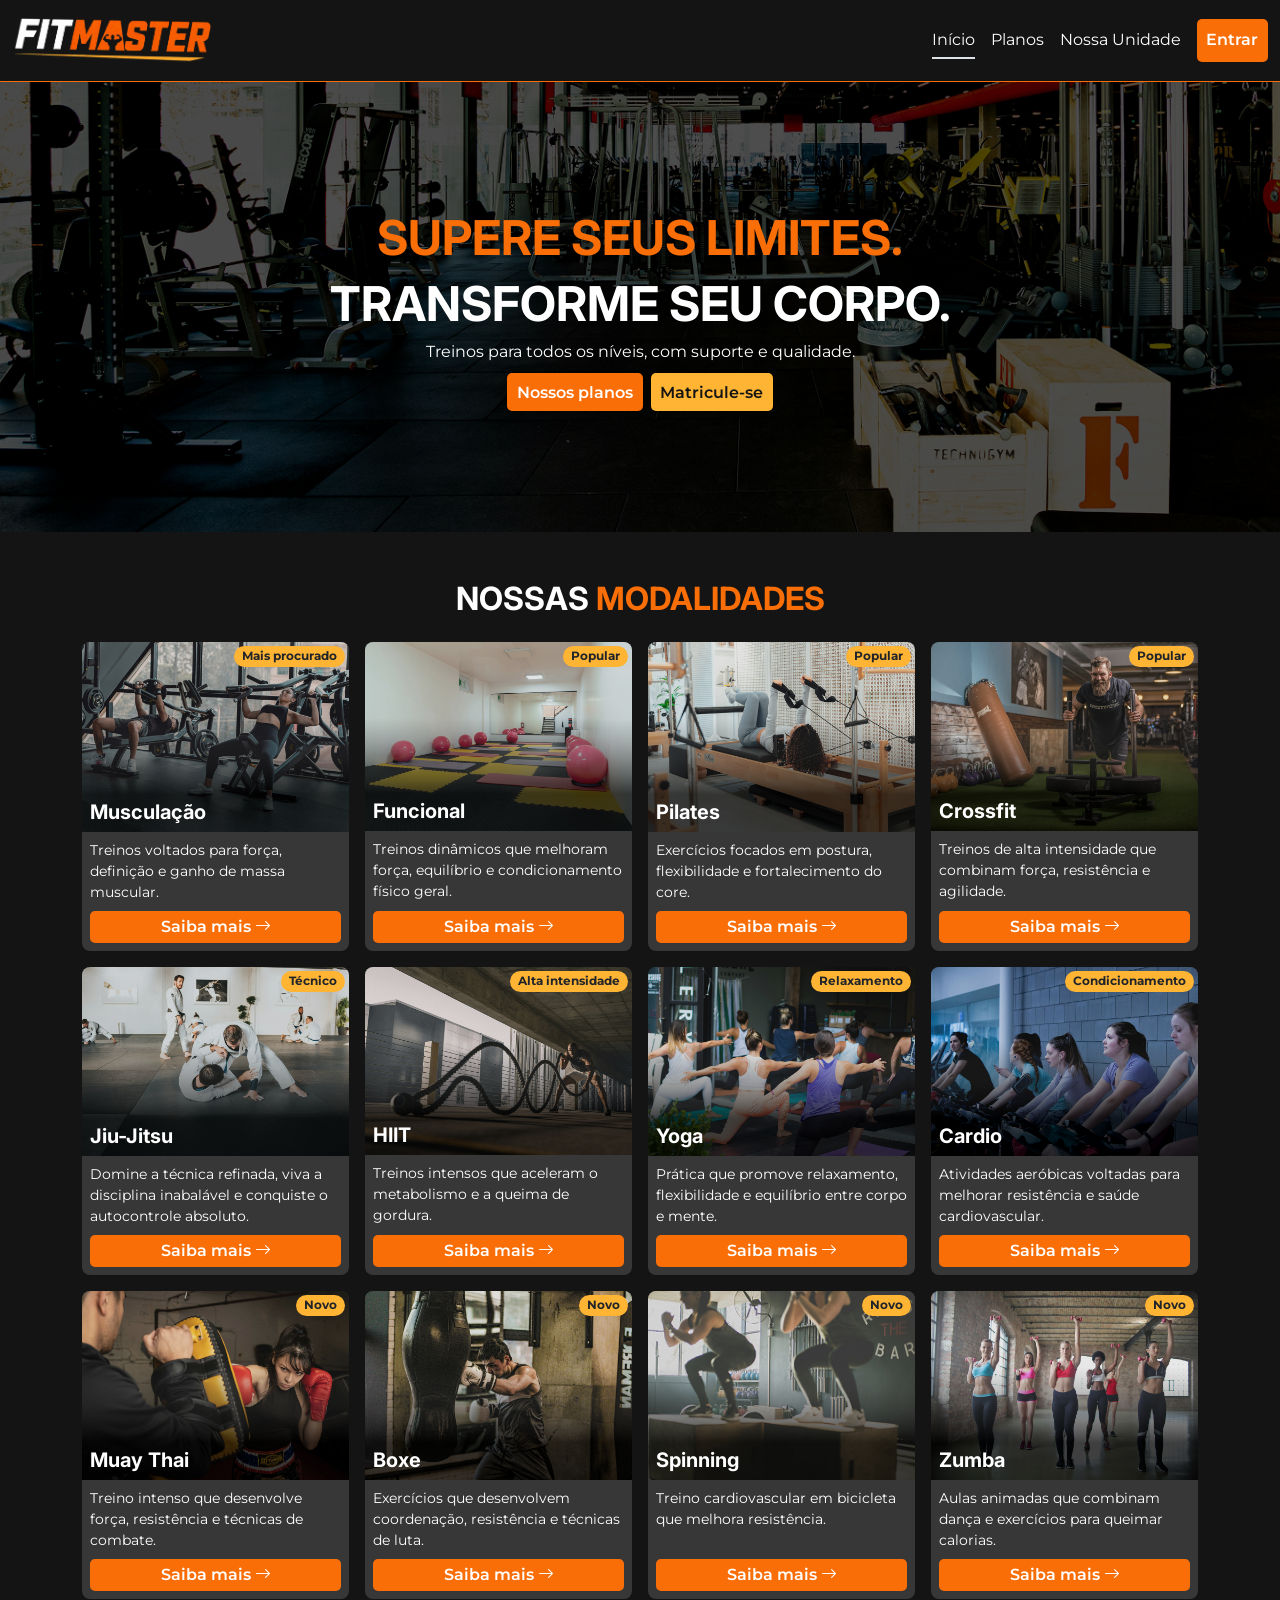
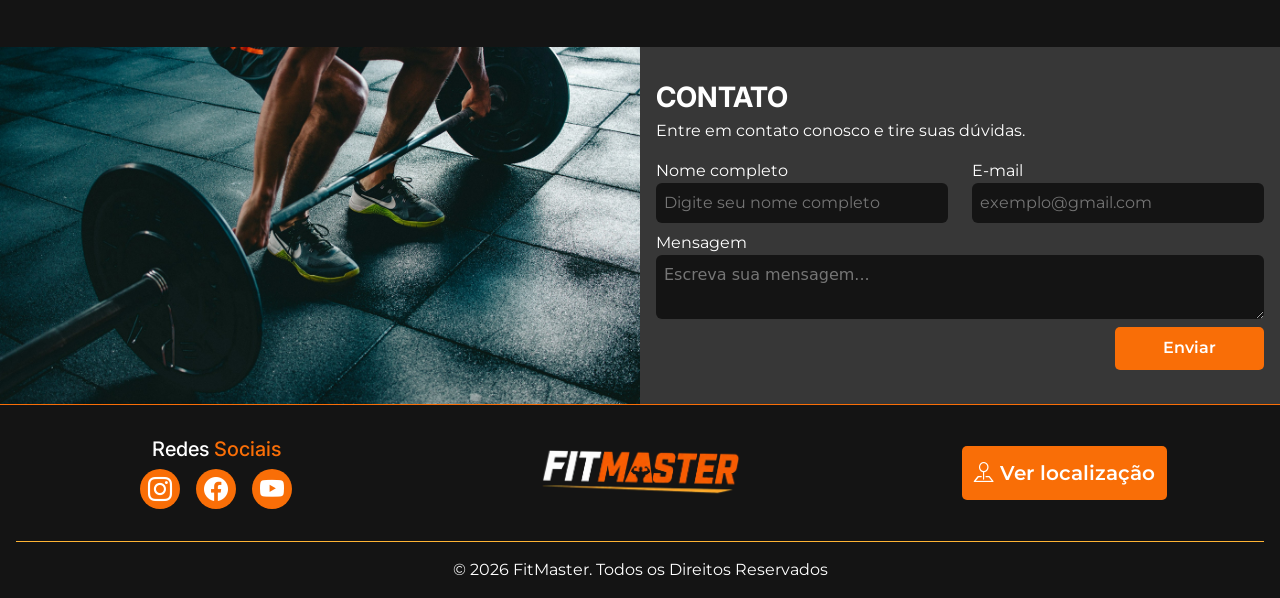
==== index.html @ eb8b4198 "feat: adiciona efeito hover no cabeçalho" ====
<!DOCTYPE html>
<html lang="pt-br">

<head>
    <meta charset="UTF-8">
    <meta name="viewport" content="width=device-width, initial-scale=1.0">
    <link rel="stylesheet" href="https://cdn.jsdelivr.net/npm/bootstrap-icons@1.13.1/font/bootstrap-icons.min.css">
    <link href="https://cdn.jsdelivr.net/npm/bootstrap@5.3.8/dist/css/bootstrap.min.css" rel="stylesheet"
        integrity="sha384-sRIl4kxILFvY47J16cr9ZwB07vP4J8+LH7qKQnuqkuIAvNWLzeN8tE5YBujZqJLB" crossorigin="anonymous">
    <link rel="shortcut icon" href="../img/favicon.svg" type="image/x-icon">
    <link rel="stylesheet" href="css/style.css">
    <link rel="stylesheet" href="css/inicio.css">
    <title>FitMaster | Início</title>
</head>

<body class="bg-primary-color">
    <!-- HEADER -->
    <header
        class="container-fluid d-flex justify-content-between align-items-center py-3 bg-primary-color border-bottom border-primary-color w-100">
        <img src="img/logo.png" width="200" alt="Logo FitMaster">

        <!-- NAV -->
        <nav class="navbar navbar-expand-md p-0">
            <!-- 
                Para a criação do menu responsivo, foi utilizado um checkbox em conjunto com as classes do 
                Bootstrap "navbar-expand-md", que define a expansão da navbar em dispositivos médios e grandes,
                e "collapse", responsável pelo comportamento de recolhimento do menu em telas pequenas. 
                Também foi aplicado CSS próprio para o funcionamento e a estilização da navbar.
            -->

            <!-- CHECKBOX HACK -->
            <input type="checkbox" id="menu-toggle" hidden>

            <!-- MENU MOBILE -->
            <label for="menu-toggle" class="d-md-none">
                <i class="bi bi-list text-white"></i>
            </label>

            <div class="collapse navbar-collapse menu-mobile">
                <ul
                    class="navbar-nav d-flex flex-column flex-md-row m-0 p-0 gap-3 align-items-md-center align-items-start">
                    <li><a href="/" class="text-white text-decoration-none border-bottom border-2 pb-2 link-nav">Início</a></li>
                    <li><a href="/pages/planos.html" class="text-white text-decoration-none link-nav">Planos</a></li>
                    <li><a href="/pages/nossa-unidade.html" class="text-white text-decoration-none link-nav">Nossa Unidade</a>
                    </li>
                    <li><a href="/pages/login.html" class="btn-primary d-inline-block">Entrar</a></li>
                </ul>
            </div>
        </nav>
    </header>

    <main>
        <!-- HERO SECTION -->
        <section id="hero-section" class="d-flex flex-column justify-content-center align-items-center ">
            <h1 class="text-white fw-bold text-center display-5 text-uppercase order-0 order-md-1">Transforme seu corpo.
            </h1>
            <h2 class="d-block color-primary fw-bold text-center display-5 text-uppercase order-1 order-md-0">Supere
                seus limites.</h2>
            <p class="text-white text-center order-2 order-md-2">Treinos para todos os níveis, com suporte e qualidade.
            </p>
            <div class="row g-2 order-3 order-md-3">
                <div class="col-6 w-auto order-0 order-lg-1">
                    <a href="pages/matricule-se.html" class="btn-secondary">Matricule-se</a>
                </div>
                <div class="col-6 w-auto order-1 order-lg-0">
                    <a href="pages/planos.html" class="btn-primary">Nossos planos</a>
                </div>
            </div>
        </section>

        <!-- MODALIDADES -->
        <section id="modalidades" class="container mt-5 mb-5">
            <h2 class="text-white fw-bold text-center fs-2 mb-4 text-uppercase">Nossas <span
                    class="color-primary">Modalidades</span></h2>
            <div class="row g-3 justify-content-center">
                <div class="col-9 col-md-5 col-lg-3">
                    <article class="card bg-secondary-color  m-0 p-0 overflow-hidden rounded-3 h-100 border-0">
                        <div class="position-relative">
                            <img src="/img/card-musculacao.png" class="w-100" alt="Pessoas praticando musculação">
                            <span class="badge position-absolute end-0 color-secondary m-1 text-dark rounded-pill">Mais
                                procurado</span>
                            <h3 class="text-white position-absolute bottom-0 start-0 ms-2 fw-bold fs-5">Musculação</h3>
                        </div>
                        <p class="text-white p-2 pb-0 fs-7 m-0 h-50">Treinos voltados para força, definição e ganho de
                            massa
                            muscular.</p>
                        <a href="pages/planos.html" class="text-white btn-primary p-1 m-2 text-center">Saiba mais <i
                                class="bi bi-arrow-right"></i></a>
                    </article>
                </div>
                <div class="col-9 col-md-5 col-lg-3">
                    <article class="card bg-secondary-color m-0 p-0 overflow-hidden rounded-3 h-100 border-0">
                        <div class="position-relative">
                            <img src="/img/card-funcional.png" class="w-100" alt="Área de praticar funcional">
                            <span
                                class="badge position-absolute end-0 color-secondary m-1 text-dark rounded-pill">Popular</span>
                            <h3 class="text-white position-absolute bottom-0 start-0 ms-2 fw-bold fs-5">Funcional</h3>
                        </div>
                        <p class="text-white p-2 pb-0 fs-7 m-0 h-50">Treinos dinâmicos que melhoram força, equilíbrio e
                            condicionamento físico geral.</p>
                        <a href="pages/planos.html" class="text-white btn-primary p-1 m-2 text-center">Saiba mais <i
                                class="bi bi-arrow-right"></i></a>
                    </article>
                </div>
                <div class="col-9 col-md-5 col-lg-3">
                    <article class="card bg-secondary-color  m-0 p-0 overflow-hidden rounded-3 h-100 border-0">
                        <div class="position-relative">
                            <img src="/img/card-pilates.png" class="w-100" alt="Mulher praticando pilates">
                            <span
                                class="badge position-absolute end-0 color-secondary m-1 text-dark rounded-pill">Popular</span>
                            <h3 class="text-white position-absolute bottom-0 start-0 ms-2 fw-bold fs-5">Pilates</h3>
                        </div>
                        <p class="text-white p-2 pb-0 fs-7 m-0 h-50">Exercícios focados em postura, flexibilidade e
                            fortalecimento do core.</p>
                        <a href="pages/planos.html" class="text-white btn-primary p-1 m-2 text-center">Saiba mais <i
                                class="bi bi-arrow-right"></i></a>
                    </article>
                </div>
                <div class="col-9 col-md-5 col-lg-3">
                    <article class="card bg-secondary-color  m-0 p-0 overflow-hidden rounded-3 h-100 border-0">
                        <div class="position-relative">
                            <img src="/img/card-crossfit.png" class="w-100" alt="Homem praticando crossfit">
                            <span
                                class="badge position-absolute end-0 color-secondary m-1 text-dark rounded-pill">Popular</span>
                            <h3 class="text-white position-absolute bottom-0 start-0 ms-2 fw-bold fs-5">Crossfit</h3>
                        </div>
                        <p class="text-white p-2 pb-0 fs-7 m-0 h-50">Treinos de alta intensidade que combinam força,
                            resistência e agilidade.</p>
                        <a href="pages/planos.html" class="text-white btn-primary p-1 m-2 text-center">Saiba mais <i
                                class="bi bi-arrow-right"></i></a>
                    </article>
                </div>
                <div class="col-9 col-md-5 col-lg-3">
                    <article class="card bg-secondary-color  m-0 p-0 overflow-hidden rounded-3 h-100 border-0">
                        <div class="position-relative">
                            <img src="/img/card-jiu-jitsu.png" class="w-100" alt="Homens lutando Jiu-Jitsu">
                            <span
                                class="badge position-absolute end-0 color-secondary m-1 text-dark rounded-pill">Técnico</span>
                            <h3 class="text-white position-absolute bottom-0 start-0 ms-2 fw-bold fs-5">Jiu-Jitsu</h3>
                        </div>
                        <p class="text-white p-2 pb-0 fs-7 m-0 h-50">Domine a técnica refinada, viva a disciplina
                            inabalável e conquiste o autocontrole absoluto.</p>
                        <a href="pages/planos.html" class="text-white btn-primary p-1 m-2 text-center">Saiba mais <i
                                class="bi bi-arrow-right"></i></a>
                    </article>
                </div>
                <div class="col-9 col-md-5 col-lg-3">
                    <article class="card bg-secondary-color  m-0 p-0 overflow-hidden rounded-3 h-100 border-0">
                        <div class="position-relative">
                            <img src="/img/card-hiit.png" class="w-100" alt="Homem praticando HIIT">
                            <span class="badge position-absolute end-0 color-secondary m-1 text-dark rounded-pill">Alta
                                intensidade</span>
                            <h3 class="text-white position-absolute bottom-0 start-0 ms-2 fw-bold fs-5">HIIT</h3>
                        </div>
                        <p class="text-white p-2 pb-0 fs-7 m-0 h-50">Treinos intensos que aceleram o metabolismo e a
                            queima de gordura.</p>
                        <a href="pages/planos.html" class="text-white btn-primary p-1 m-2 text-center">Saiba mais <i
                                class="bi bi-arrow-right"></i></a>
                    </article>
                </div>
                <div class="col-9 col-md-5 col-lg-3">
                    <article class="card bg-secondary-color  m-0 p-0 overflow-hidden rounded-3 h-100 border-0">
                        <div class="position-relative">
                            <img src="/img/card-yoga.png" class="w-100" alt="Grupo de mulheres praticando yoga">
                            <span
                                class="badge position-absolute end-0 color-secondary m-1 text-dark rounded-pill">Relaxamento</span>
                            <h3 class="text-white position-absolute bottom-0 start-0 ms-2 fw-bold fs-5">Yoga</h3>
                        </div>
                        <p class="text-white p-2 pb-0 fs-7 m-0 h-50">Prática que promove relaxamento, flexibilidade e
                            equilíbrio entre corpo e mente.</p>
                        <a href="pages/planos.html" class="text-white btn-primary p-1 m-2 text-center">Saiba mais <i
                                class="bi bi-arrow-right"></i></a>
                    </article>
                </div>
                <div class="col-9 col-md-5 col-lg-3">
                    <article class="card bg-secondary-color  m-0 p-0 overflow-hidden rounded-3 h-100 border-0">
                        <div class="position-relative">
                            <img src="/img/card-cardio.png" class="w-100"
                                alt="Grupo de mulheres em bicicletas praticando cardio">
                            <span
                                class="badge position-absolute end-0 color-secondary m-1 text-dark rounded-pill">Condicionamento</span>
                            <h3 class="text-white position-absolute bottom-0 start-0 ms-2 fw-bold fs-5">Cardio</h3>
                        </div>
                        <p class="text-white p-2 pb-0 fs-7 m-0 h-50">Atividades aeróbicas voltadas para melhorar
                            resistência e saúde cardiovascular.</p>
                        <a href="pages/planos.html" class="text-white btn-primary p-1 m-2 text-center">Saiba mais <i
                                class="bi bi-arrow-right"></i></a>
                    </article>
                </div>
                <div class="col-9 col-md-5 col-lg-3">
                    <article class="card bg-secondary-color  m-0 p-0 overflow-hidden rounded-3 h-100 border-0">
                        <div class="position-relative">
                            <img src="/img/card-muay-thai.png" class="w-100" alt="Mulher treinando Muay-Thai">
                            <span
                                class="badge position-absolute end-0 color-secondary m-1 text-dark rounded-pill">Novo</span>
                            <h3 class="text-white position-absolute bottom-0 start-0 ms-2 fw-bold fs-5">Muay Thai</h3>
                        </div>
                        <p class="text-white p-2 pb-0 fs-7 m-0 h-50">Treino intenso que desenvolve força, resistência e
                            técnicas de combate.</p>
                        <a href="pages/planos.html" class="text-white btn-primary p-1 m-2 text-center">Saiba mais <i
                                class="bi bi-arrow-right"></i></a>
                    </article>
                </div>
                <div class="col-9 col-md-5 col-lg-3">
                    <article class="card bg-secondary-color  m-0 p-0 overflow-hidden rounded-3 h-100 border-0">
                        <div class="position-relative">
                            <img src="/img/card-boxe.png" class="w-100" alt="Homem praticando boxe">
                            <span
                                class="badge position-absolute end-0 color-secondary m-1 text-dark rounded-pill">Novo</span>
                            <h3 class="text-white position-absolute bottom-0 start-0 ms-2 fw-bold fs-5">Boxe</h3>
                        </div>
                        <p class="text-white p-2 pb-0 fs-7 m-0 h-50">Exercícios que desenvolvem coordenação, resistência
                            e técnicas de luta.</p>
                        <a href="pages/planos.html" class="text-white btn-primary p-1 m-2 text-center">Saiba mais <i
                                class="bi bi-arrow-right"></i></a>
                    </article>
                </div>
                <div class="col-9 col-md-5 col-lg-3">
                    <article class="card bg-secondary-color  m-0 p-0 overflow-hidden rounded-3 h-100 border-0">
                        <div class="position-relative">
                            <img src="/img/card-spinning.png" class="w-100" alt="Dupla de mulheres praticando Spinning">
                            <span
                                class="badge position-absolute end-0 color-secondary m-1 text-dark rounded-pill">Novo</span>
                            <h3 class="text-white position-absolute bottom-0 start-0 ms-2 fw-bold fs-5">Spinning</h3>
                        </div>
                        <p class="text-white p-2 pb-0 fs-7 m-0 h-50">Treino cardiovascular em bicicleta que melhora
                            resistência.</p>
                        <a href="pages/planos.html" class="text-white btn-primary p-1 m-2 text-center">Saiba mais <i
                                class="bi bi-arrow-right"></i></a>
                    </article>
                </div>
                <div class="col-9 col-md-5 col-lg-3">
                    <article class="card bg-secondary-color  m-0 p-0 overflow-hidden rounded-3 h-100 border-0">
                        <div class="position-relative">
                            <img src="/img/card-zumba.png" class="w-100" alt="Grupo de mulhres praticando zumba">
                            <span
                                class="badge position-absolute end-0 color-secondary m-1 text-dark rounded-pill">Novo</span>
                            <h3 class="text-white position-absolute bottom-0 start-0 ms-2 fw-bold fs-5">Zumba</h3>
                        </div>
                        <p class="text-white p-2 pb-0 fs-7 m-0 h-50">Aulas animadas que combinam dança e exercícios para
                            queimar calorias.</p>
                        <a href="pages/planos.html" class="text-white btn-primary p-1 m-2 text-center">Saiba mais <i
                                class="bi bi-arrow-right"></i></a>
                    </article>
                </div>

            </div>
        </section>

        <!-- FORMULARIO DE CONTATO -->
        <section id="contato" class="container-fluid">
            <div class="row text-white">
                <img src="img/levantamento-peso.png " alt="Homem realizando levantamento de peso"
                    class="col-6 p-0 d-none d-lg-block">
                <div class="col-12 col-md-12 col-lg-6 bg-secondary-color d-flex flex-column justify-content-center p-3">
                    <h2 class="fw-bold fs-3 mb-1 text-uppercase">Contato</h2>
                    <p>Entre em contato conosco e tire suas dúvidas.</p>
                    <form action="" class="d-flex flex-column gap-2">
                        <div class="d-flex gap-4 flex-column flex-md-row">
                            <div class="d-flex flex-column w-100">
                                <label for="nome">Nome completo</label>
                                <input class="bg-primary-color border-0 p-2 rounded-2 text-white" type="text"
                                    name="nome" id="nome" placeholder="Digite seu nome completo">
                            </div>
                            <div class="d-flex flex-column w-100">
                                <label for="email">E-mail</label>
                                <input class="bg-primary-color border-0 p-2 rounded-2 text-white" type="email"
                                    name="email" id="email" placeholder="exemplo@gmail.com">
                            </div>
                        </div>
                        <div class="d-flex flex-column">
                            <label for="mensagem">Mensagem</label>
                            <textarea class="bg-primary-color border-0 p-2 rounded-2 text-white" rows="2"
                                name="mensagem" id="mensagem" placeholder="Escreva sua mensagem..."></textarea>
                        </div>
                        <button class="btn-primary border-0 px-5 align-self-end">Enviar</button>
                    </form>
                </div>
            </div>
        </section>
    </main>

    <!-- RODAPÉ -->
    <footer class="border-top border-primary-color p-3 pb-0">
        <div class="row d-flex align-items-center mb-3 flex-column flex-md-row">
            <div class="col-12 col-lg-4 order-1 order-lg-0 p-1 pb-2 py-md-3">
                <h3 class="text-white text-center fs-5 mb-2">Redes <span class="color-primary">Sociais</span></h3>
                <div class="d-flex gap-3 justify-content-center align-items-center">
                    <a target="_blank" href="https://www.instagram.com/pdcaseinformatica/"
                        class="bg-tertiary-color p-2 d-flex justify-content-center align-items-center rounded-circle text-decoration-none"><i
                            class="d-flex justify-content-center align-items-center fs-4 text-white bi bi-instagram"></i></a>
                    <a target="_blank" href="https://www.facebook.com/pd.case.10?locale=pt_BR"
                        class="bg-tertiary-color p-2 d-flex justify-content-center align-items-center rounded-circle text-decoration-none"><i
                            class="d-flex justify-content-center align-items-center fs-4 text-white bi bi-facebook"></i></a>
                    <a target="_blank" href="https://www.youtube.com/@PDCaseInformatica"
                        class="bg-tertiary-color p-2 d-flex justify-content-center align-items-center rounded-circle text-decoration-none"><i
                            class="d-flex justify-content-center align-items-center fs-4 text-white bi bi-youtube"></i></a>
                </div>
            </div>
            <div class="col-12 col-lg-4 d-flex justify-content-center align-items-center order-0">
                <img src="img/logo.png" width="200" alt="Logo FitMaster">
            </div>
            <div class="col-12 col-lg-4 d-flex justify-content-center align-items-center order-2">
                <a href="pages/nossa-unidade.html" class="btn-primary fs-5"><i class="bi bi-pin-map"></i> Ver
                    localização</a>
            </div>
        </div>
        <div class="border-top border-secondary-color">
            <p class="text-white text-center fs-6 m-0 p-3">© 2026 FitMaster. Todos os Direitos Reservados</p>
        </div>
    </footer>
</body>

</html>
---- css/style.css ----
/* ESTILIZAÇÕES GLOBAIS */

/* GOOGLE FONTS */
@import url('https://fonts.googleapis.com/css2?family=Inter:wght@400;600;700&display=swap');
@import url('https://fonts.googleapis.com/css2?family=Montserrat:wght@400;600;700&display=swap');

/* VARIAVEIS CSS */
:root {
    --cor-fundo-primario: #141414;
    --cor-fundo-secundario: #373737;
    --cor-primaria: #F96E07;
    --cor-secudaria: #FFB434;
    --cor-fonte: #FFFFFF;
    --fonte-montserrat: 'Montserrat';
    --fonte-inter: 'Inter'
}

* {
    padding: 0;
    margin: 0;
}

h1,
h2,
h3,
h4,
h5,
h6 {
    font-family: var(--fonte-inter);
}

p,
a,
label,
input,
button,
del,
small,
strong,
table {
    font-family: var(--fonte-montserrat);
}

/* COR DE FUNDO */
.bg-primary-color {
    background-color: var(--cor-fundo-primario);
}

.bg-secondary-color {
    background-color: var(--cor-fundo-secundario);
}

.bg-tertiary-color {
    background-color: var(--cor-primaria);
}

/* CORES PRINCIPAIS */
.color-primary {
    color: var(--cor-primaria);
}

.color-secondary {
    background-color: var(--cor-secudaria);
}

/* BOTÕES */
.btn-primary,
.btn-secondary {
    background-color: var(--cor-primaria);
    color: var(--cor-fonte);
    text-decoration: none;
    padding: .6em;
    border-radius: 5px;
    font-weight: 600;
    transition: .3s;
}

.btn-primary:hover {
    background-color: #d15700;
}

.btn-secondary {
    background-color: #FFB434;
    color: var(--cor-fundo-primario);
}

.btn-secondary:hover {
    background-color: #fcc463;
}

/* BORDAS */
.border-primary-color {
    border-color: var(--cor-primaria) !important;
}

.border-secondary-color {
    border-color: var(--cor-secudaria) !important;
}

/* BADGE */
.badge {
    font-family: var(--fonte-montserrat);
}

/* TAMANHO DE FONTE */
.fs-7 {
    font-size: 14px;
}

/* ICONES RODAPE */
.icone-rodape {
    border-radius: 50%;
}

/* FORMULARIO */
.form-control{
    color: var(--cor-fonte);
}

.form-control:focus{
    background-color: var(--cor-fundo-secundario);
}

.form-control::placeholder{
    color: #666666;
}

/* LINKS DO CABEÇALHO */
.link-nav{
    transition: .3s;
}

.link-nav:hover{
    color: var(--cor-primaria) !important;
}

/* MENU RESPONSIVO */
.bi-list {
    font-size: 3em;
    padding: 0;
}

@media (max-width: 767px) {
    .menu-mobile {
        position: absolute;
        z-index: 999;
        top: 70px;
        width: 100vw;
        padding: 1em;
        background-color: var(--cor-fundo-primario);
        border-bottom: 1px solid var(--cor-primaria);
    }

    #menu-toggle:checked~.menu-mobile {
        display: block;
        right: -10px;
    }

}
---- css/inicio.css ----
/* HERO SECTION */
#hero-section{
    background-image: url(/img/hero-section.png);
    background-size: cover;
    background-repeat: no-repeat;
    min-height: 50vh;
}
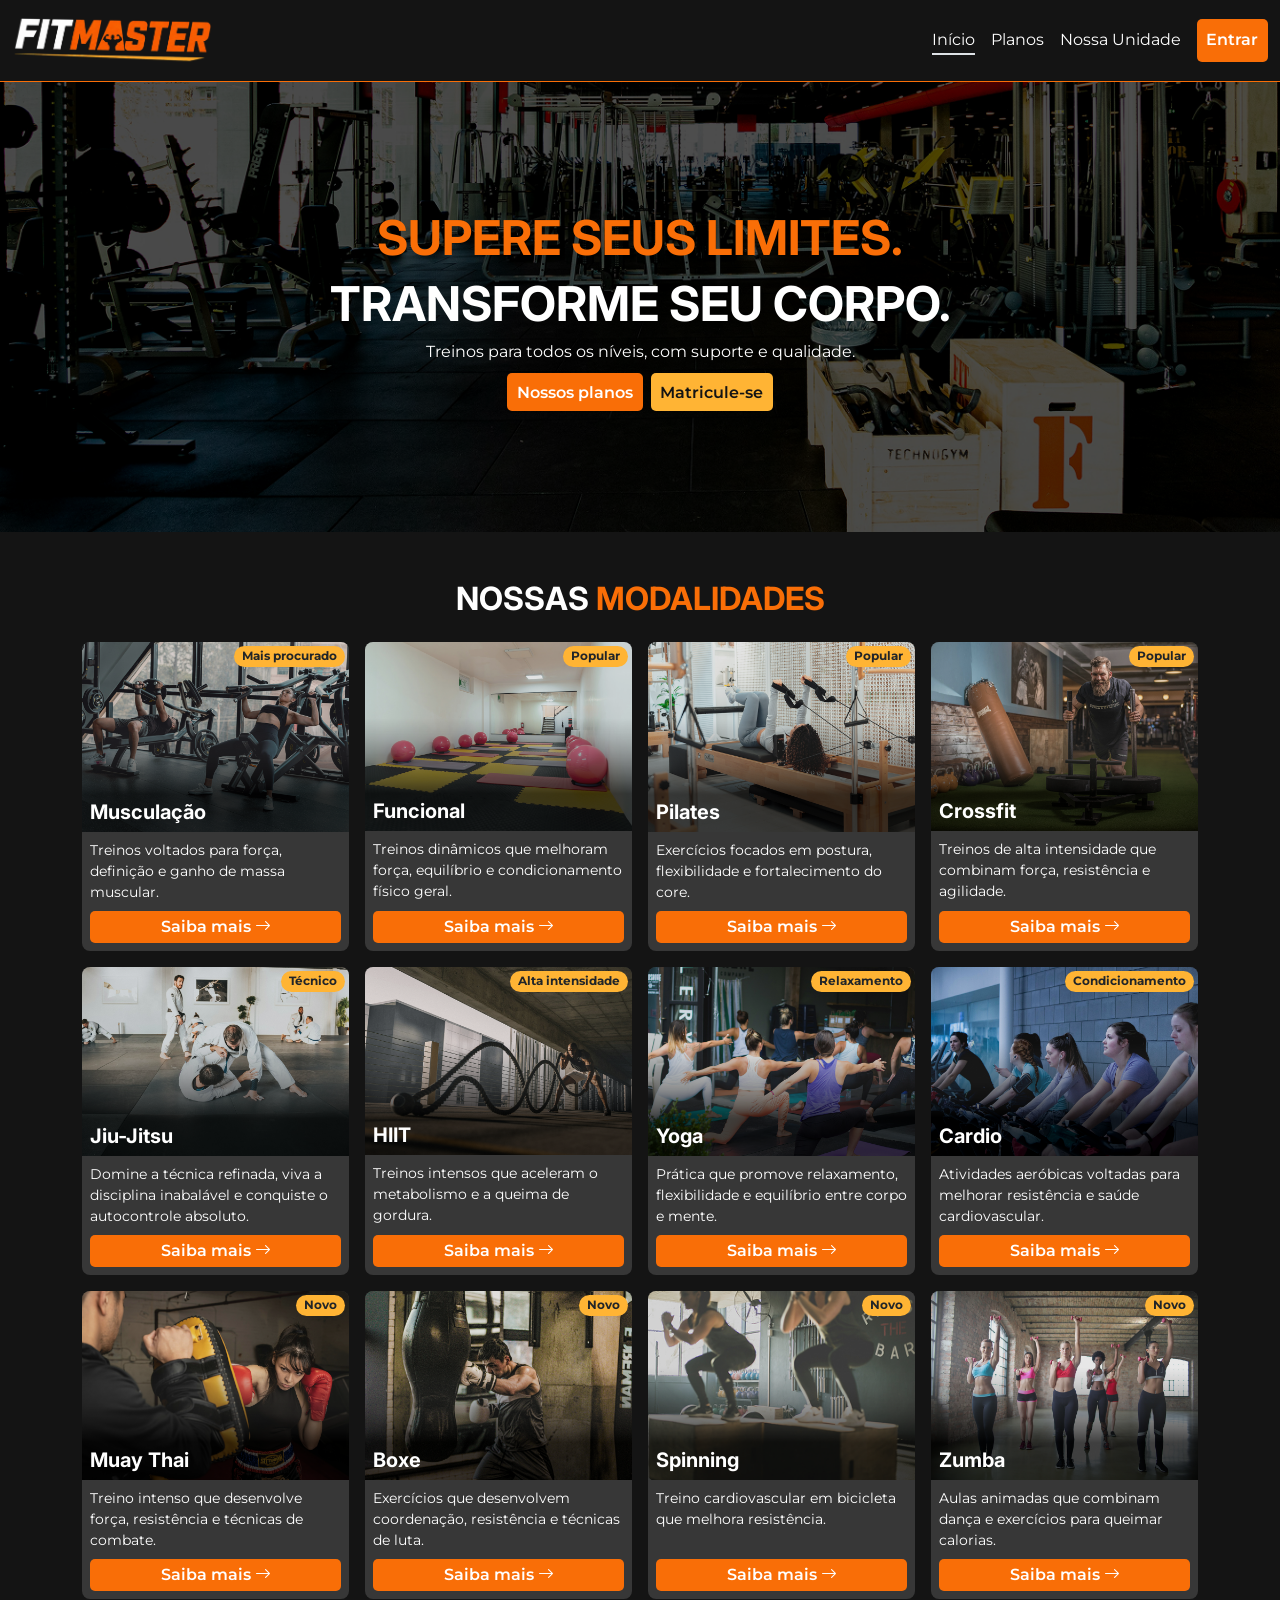
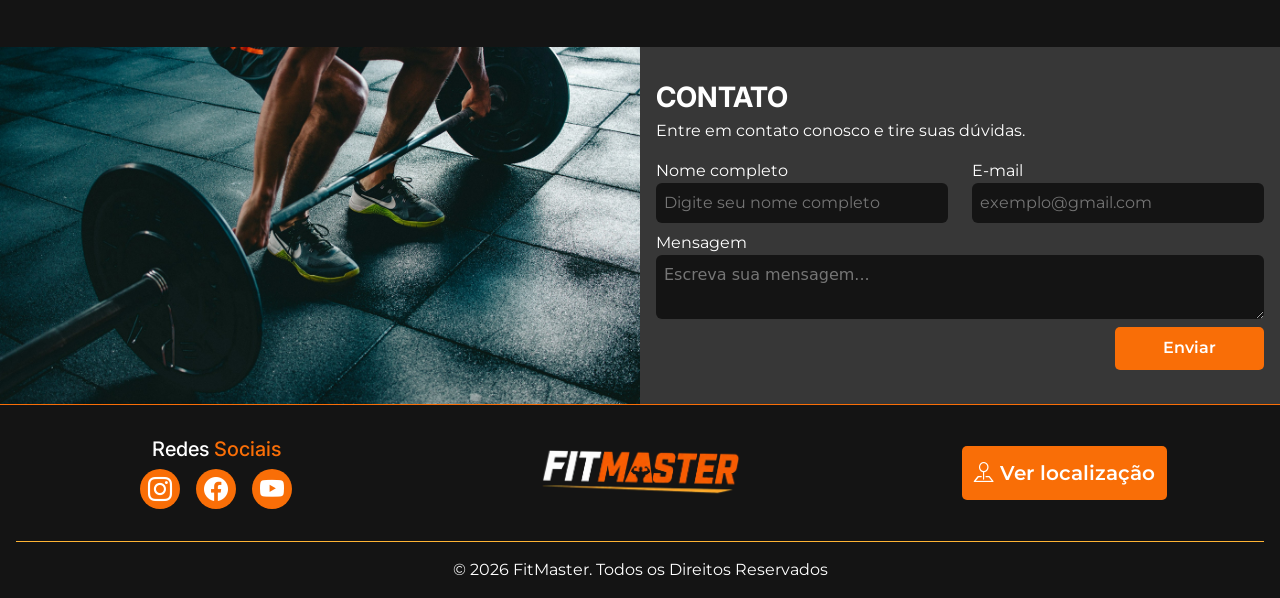
==== commit 964343af: "fix: corrigi espaçamento da borda nos links de cabeçalho" ====
--- a/index.html
+++ b/index.html
@@ -39,7 +39,7 @@
             <div class="collapse navbar-collapse menu-mobile">
                 <ul
                     class="navbar-nav d-flex flex-column flex-md-row m-0 p-0 gap-3 align-items-md-center align-items-start">
-                    <li><a href="/" class="text-white text-decoration-none border-bottom border-2 pb-2 link-nav">Início</a></li>
+                    <li><a href="/" class="text-white text-decoration-none border-bottom border-2 pb-1 link-nav">Início</a></li>
                     <li><a href="/pages/planos.html" class="text-white text-decoration-none link-nav">Planos</a></li>
                     <li><a href="/pages/nossa-unidade.html" class="text-white text-decoration-none link-nav">Nossa Unidade</a>
                     </li>
--- a/css/inicio.css
+++ b/css/inicio.css
@@ -3,5 +3,6 @@
     background-image: url(/img/hero-section.png);
     background-size: cover;
     background-repeat: no-repeat;
+    background-position: center;
     min-height: 50vh;
 }
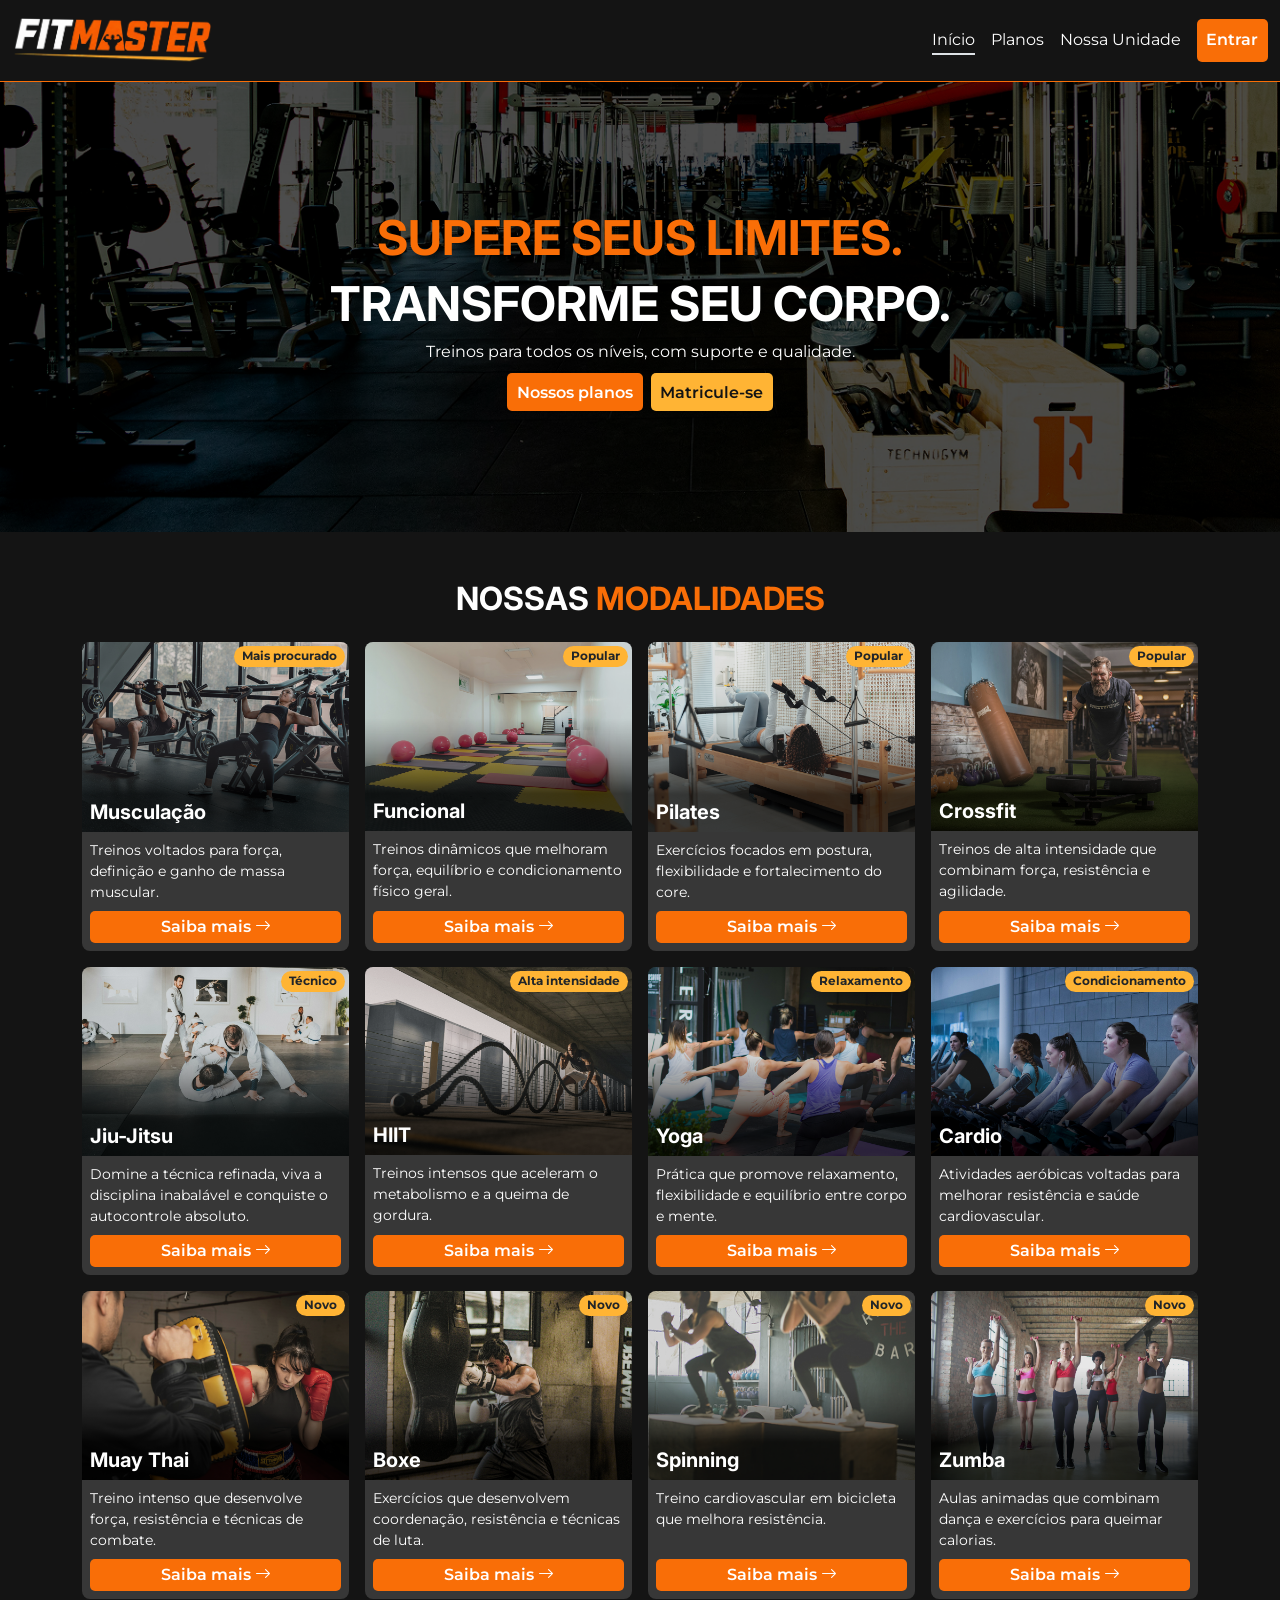
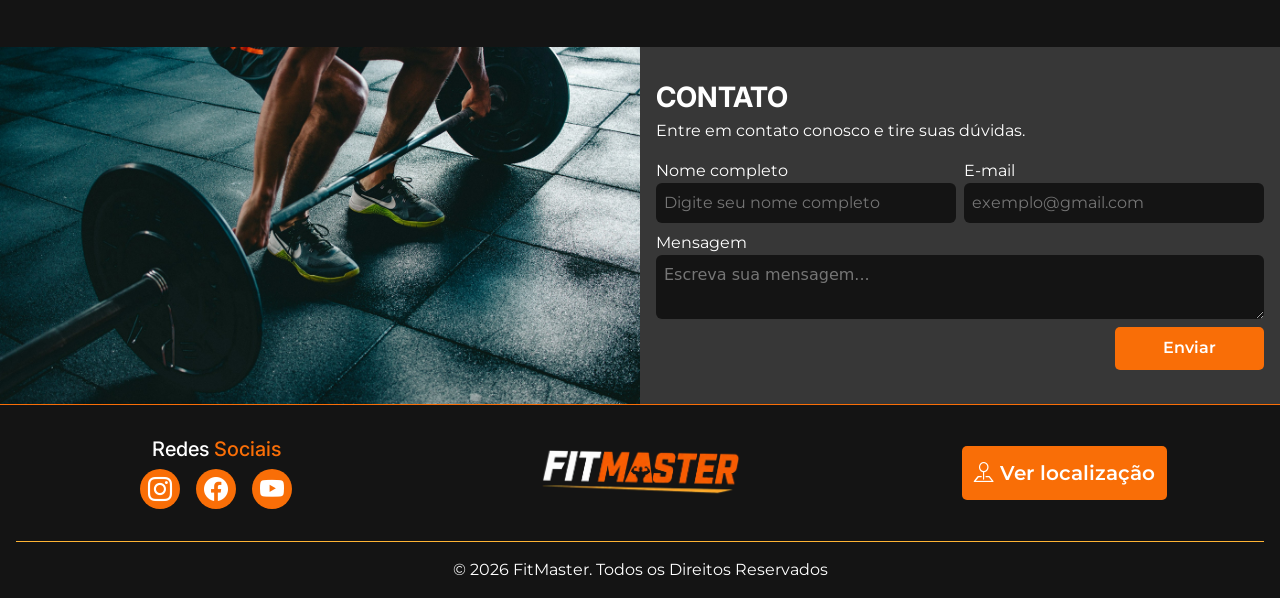
==== commit 0b5c467f: "fix: corrigi espaçamento do formulario de contanto no mobile" ====
--- a/index.html
+++ b/index.html
@@ -256,7 +256,7 @@
                     <h2 class="fw-bold fs-3 mb-1 text-uppercase">Contato</h2>
                     <p>Entre em contato conosco e tire suas dúvidas.</p>
                     <form action="" class="d-flex flex-column gap-2">
-                        <div class="d-flex gap-4 flex-column flex-md-row">
+                        <div class="d-flex gap-2 flex-column flex-md-row">
                             <div class="d-flex flex-column w-100">
                                 <label for="nome">Nome completo</label>
                                 <input class="bg-primary-color border-0 p-2 rounded-2 text-white" type="text"
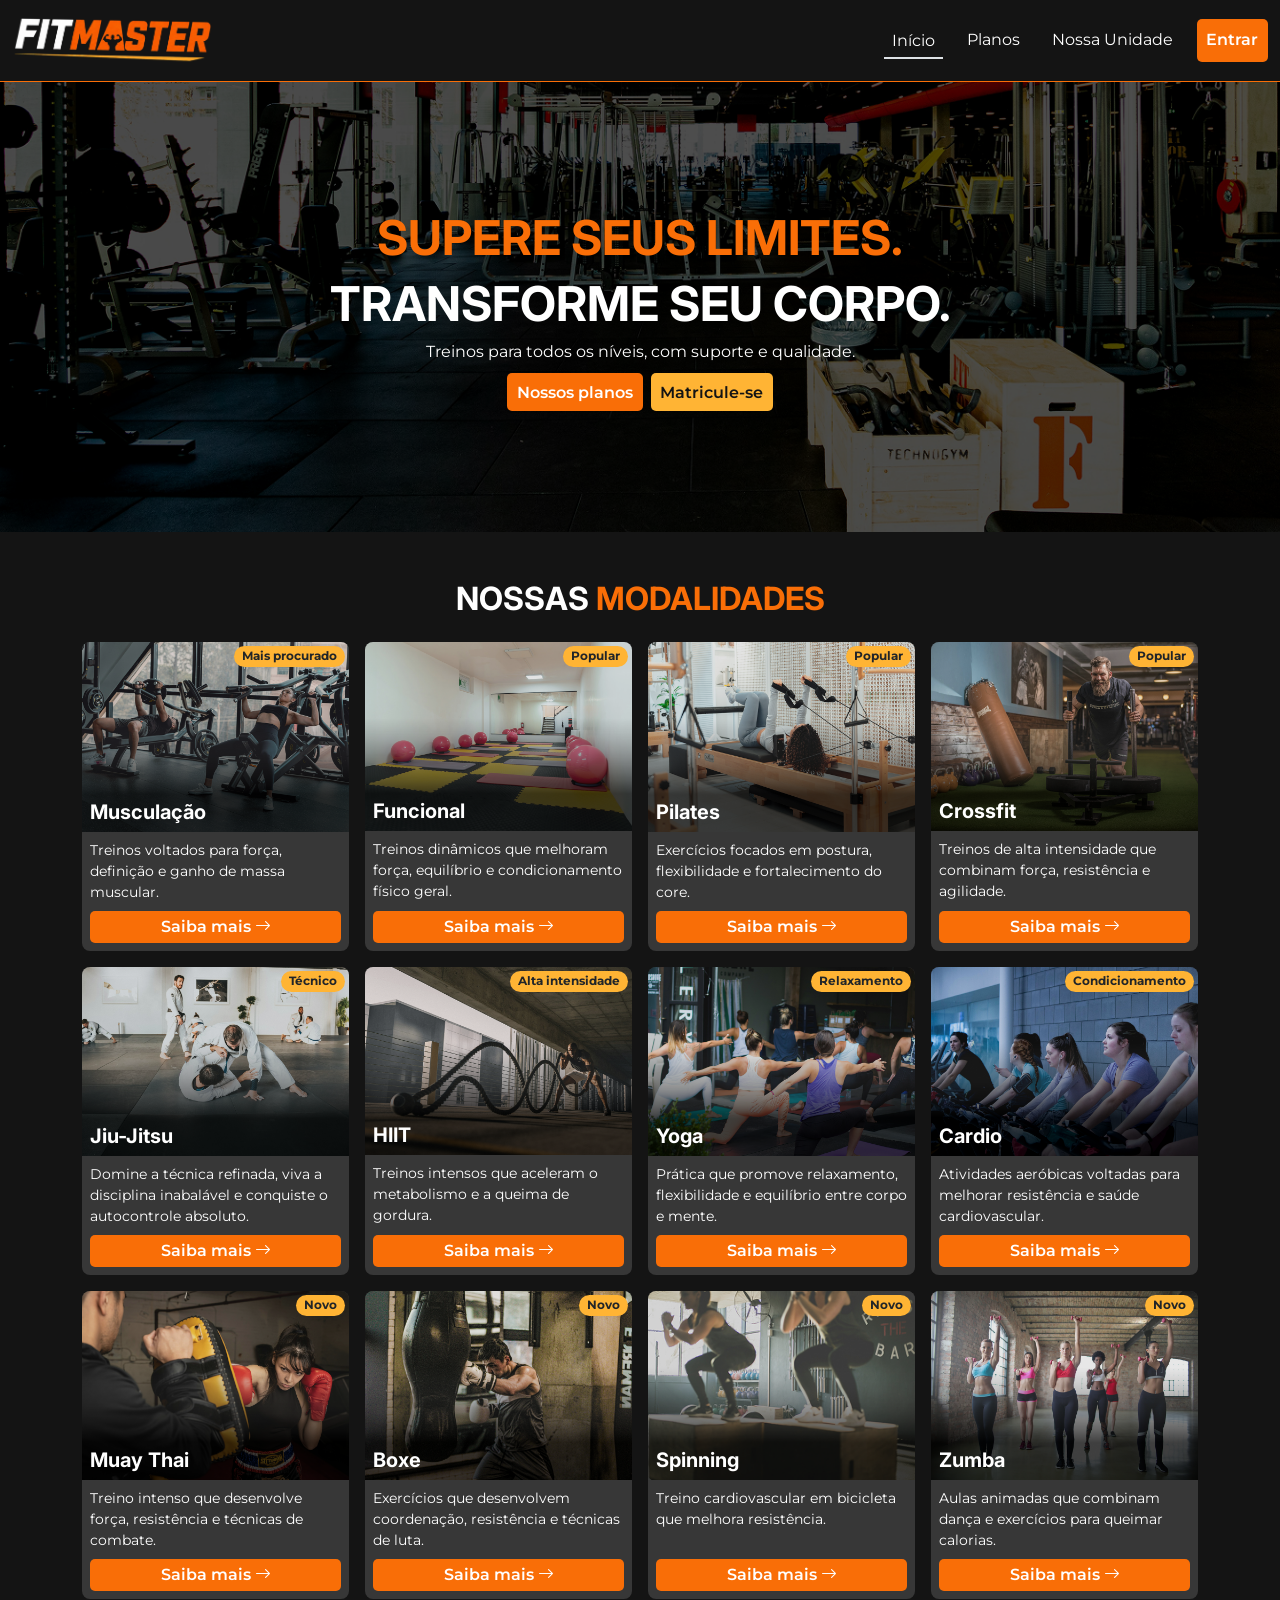
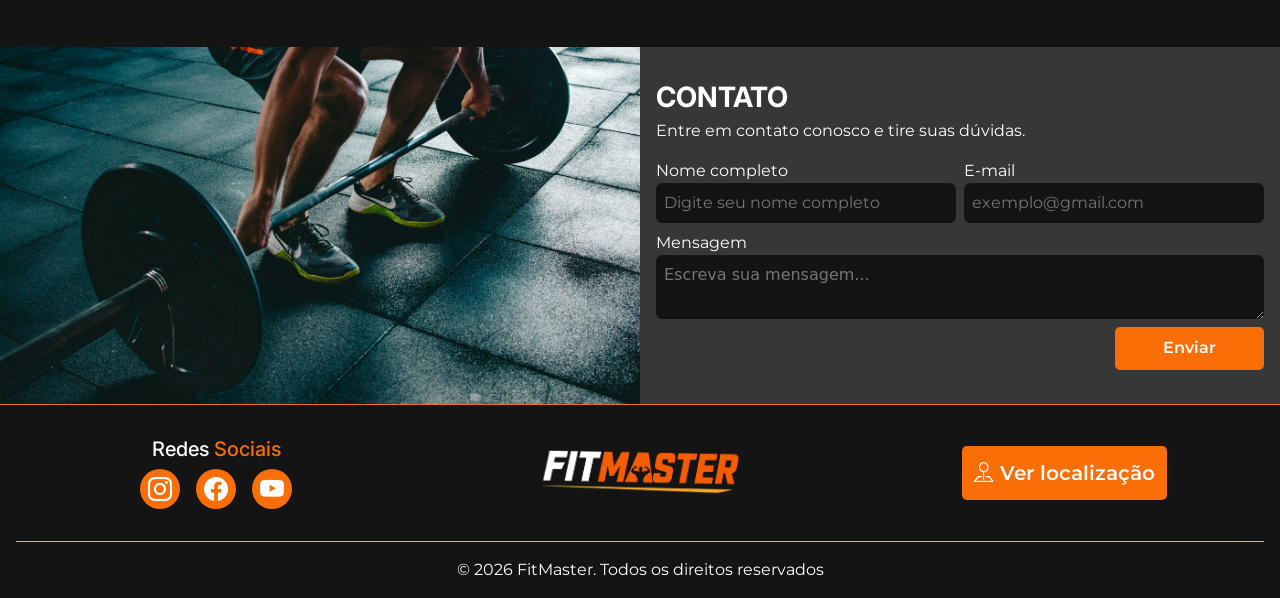
==== commit 0239ad76: "fix: aplica correção semantica e otimizada no cabeçallho e rodapé" ====
--- a/index.html
+++ b/index.html
@@ -16,7 +16,9 @@
 <body class="bg-primary-color">
     <!-- HEADER -->
     <header
-        class="container-fluid d-flex justify-content-between align-items-center py-3 bg-primary-color border-bottom border-primary-color w-100">
+        class="container-fluid d-flex justify-content-between align-items-center py-3 bg-primary-color border-bottom border-primary-color">
+
+        <!-- LOGO -->
         <img src="img/logo.png" width="200" alt="Logo FitMaster">
 
         <!-- NAV -->
@@ -29,7 +31,7 @@
             -->
 
             <!-- CHECKBOX HACK -->
-            <input type="checkbox" id="menu-toggle" hidden>
+            <input type="checkbox" id="menu-toggle" class="d-none">
 
             <!-- MENU MOBILE -->
             <label for="menu-toggle" class="d-md-none">
@@ -39,9 +41,9 @@
             <div class="collapse navbar-collapse menu-mobile">
                 <ul
                     class="navbar-nav d-flex flex-column flex-md-row m-0 p-0 gap-3 align-items-md-center align-items-start">
-                    <li><a href="/" class="text-white text-decoration-none border-bottom border-2 pb-1 link-nav">Início</a></li>
-                    <li><a href="/pages/planos.html" class="text-white text-decoration-none link-nav">Planos</a></li>
-                    <li><a href="/pages/nossa-unidade.html" class="text-white text-decoration-none link-nav">Nossa Unidade</a>
+                    <li><a href="/" class="text-white nav-link border-bottom border-2 pb-1">Início</a></li>
+                    <li><a href="/pages/planos.html" class="text-white nav-link">Planos</a></li>
+                    <li><a href="/pages/nossa-unidade.html" class="text-white nav-link">Nossa Unidade</a>
                     </li>
                     <li><a href="/pages/login.html" class="btn-primary d-inline-block">Entrar</a></li>
                 </ul>
@@ -282,8 +284,10 @@
 
     <!-- RODAPÉ -->
     <footer class="border-top border-primary-color p-3 pb-0">
-        <div class="row d-flex align-items-center mb-3 flex-column flex-md-row">
-            <div class="col-12 col-lg-4 order-1 order-lg-0 p-1 pb-2 py-md-3">
+        <div class="row align-items-center mb-3">
+
+            <!-- REDES SOCIAIS -->
+            <div class="col-12 col-md-4 order-1 order-md-0 p-2 pb-3 py-md-3">
                 <h3 class="text-white text-center fs-5 mb-2">Redes <span class="color-primary">Sociais</span></h3>
                 <div class="d-flex gap-3 justify-content-center align-items-center">
                     <a target="_blank" href="https://www.instagram.com/pdcaseinformatica/"
@@ -297,16 +301,20 @@
                             class="d-flex justify-content-center align-items-center fs-4 text-white bi bi-youtube"></i></a>
                 </div>
             </div>
-            <div class="col-12 col-lg-4 d-flex justify-content-center align-items-center order-0">
+
+            <!-- LOGO -->
+            <div class="col-12 col-md-4 d-flex justify-content-center align-items-center order-0">
                 <img src="img/logo.png" width="200" alt="Logo FitMaster">
             </div>
-            <div class="col-12 col-lg-4 d-flex justify-content-center align-items-center order-2">
+
+            <!-- LOCALIZAÇÃO -->
+            <div class="col-12 col-md-4 d-flex justify-content-center align-items-center order-2">
                 <a href="pages/nossa-unidade.html" class="btn-primary fs-5"><i class="bi bi-pin-map"></i> Ver
                     localização</a>
             </div>
         </div>
         <div class="border-top border-secondary-color">
-            <p class="text-white text-center fs-6 m-0 p-3">© 2026 FitMaster. Todos os Direitos Reservados</p>
+            <p class="text-white text-center fs-6 m-0 p-3">© 2026 FitMaster. Todos os direitos reservados</p>
         </div>
     </footer>
 </body>
--- a/css/style.css
+++ b/css/style.css
@@ -126,11 +126,11 @@
 }
 
 /* LINKS DO CABEÇALHO */
-.link-nav{
+.nav-link{
     transition: .3s;
 }
 
-.link-nav:hover{
+.nav-link:hover{
     color: var(--cor-primaria) !important;
 }
 
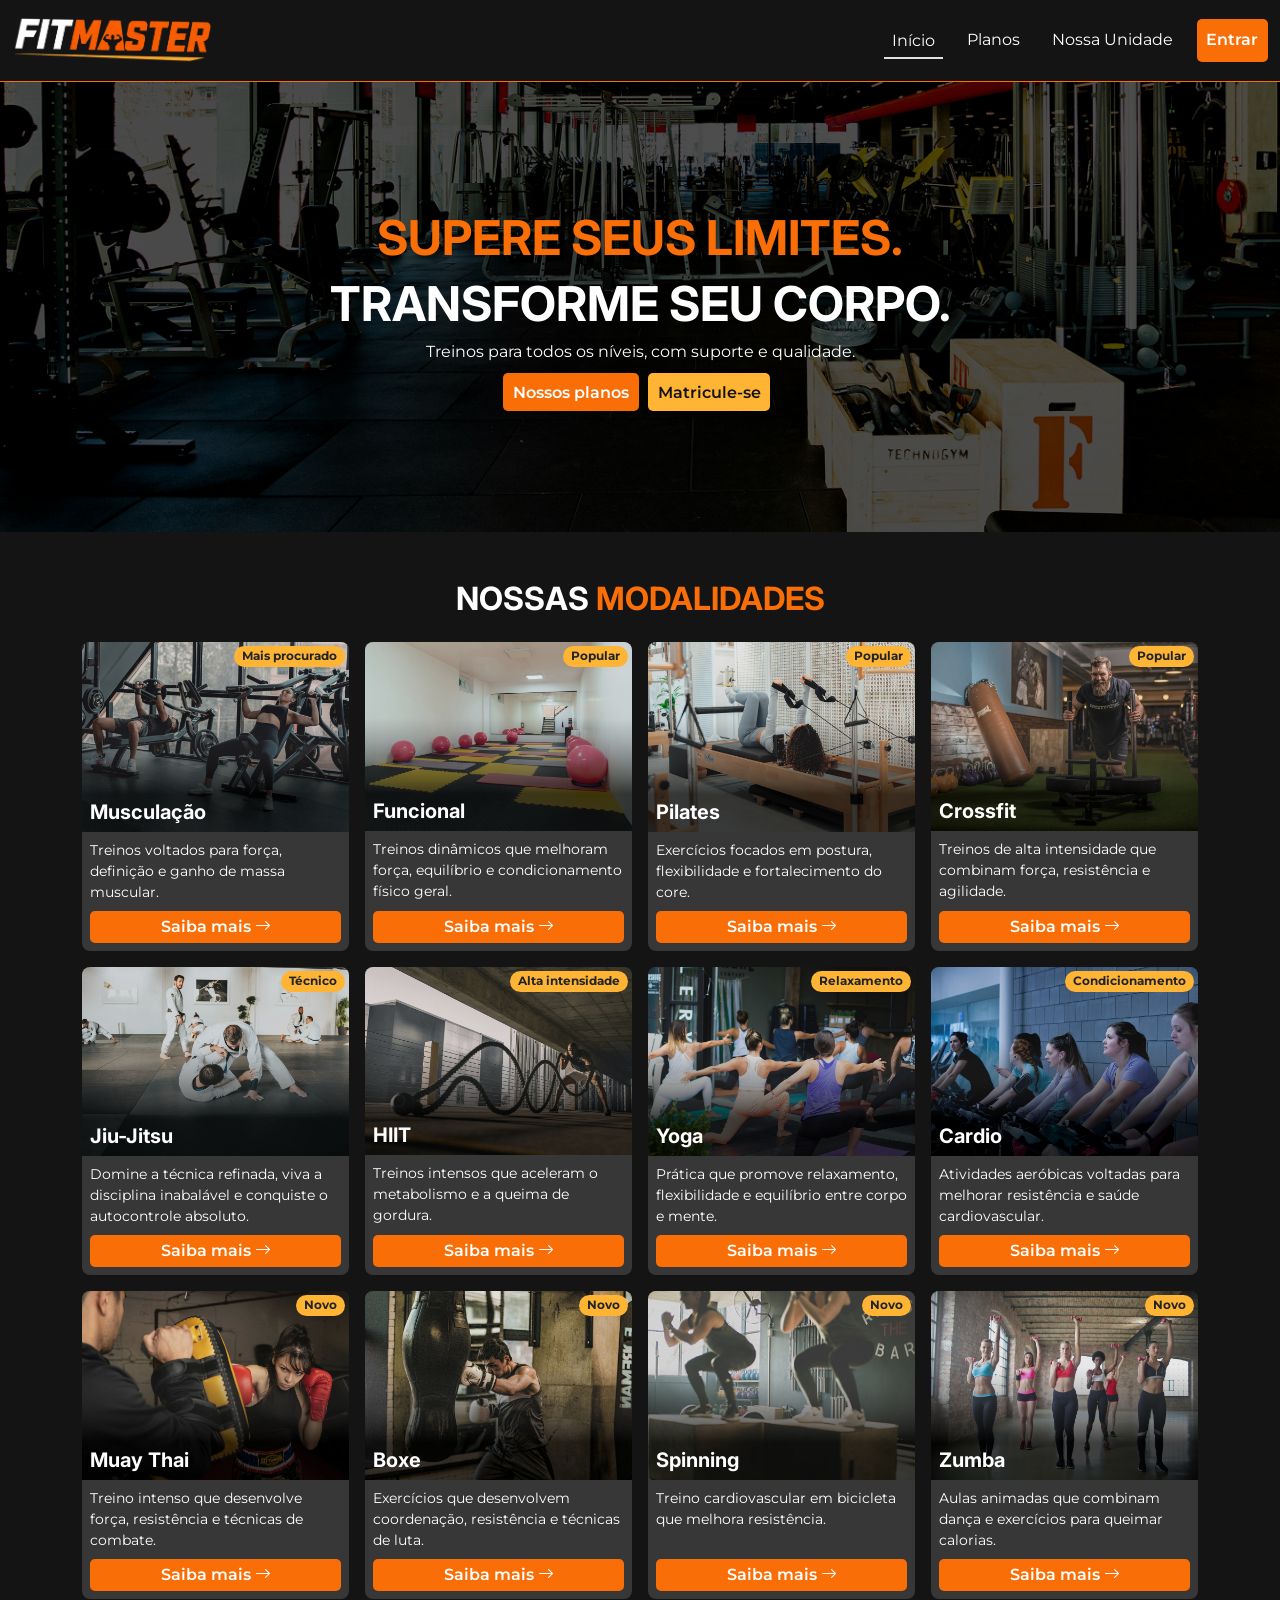
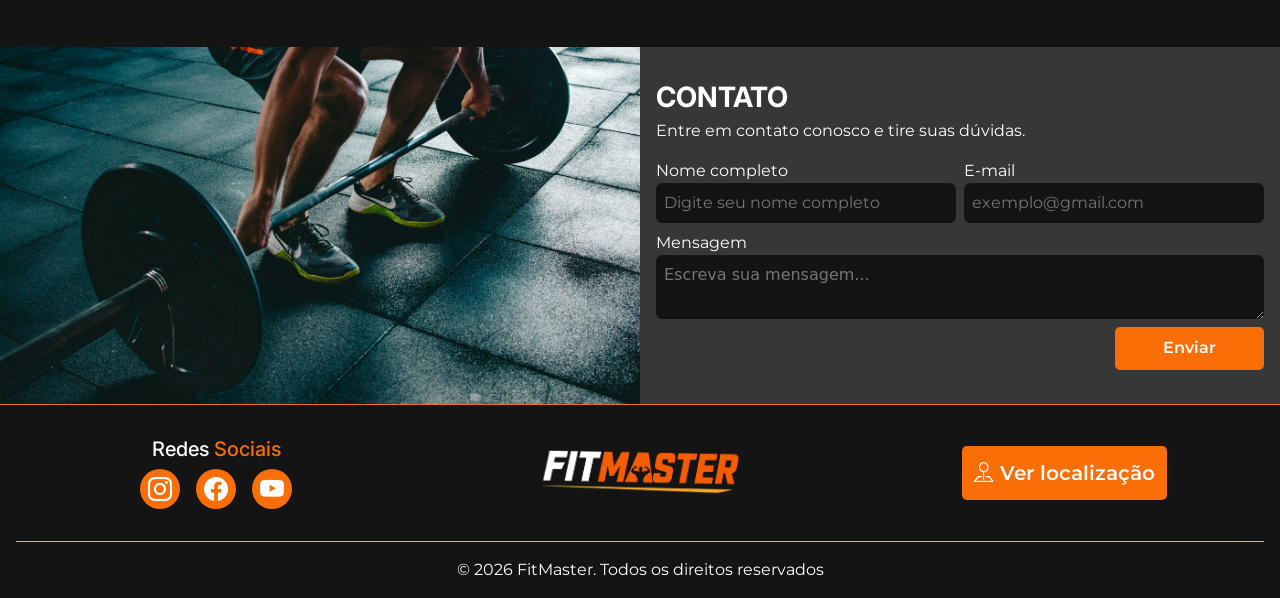
==== commit 9e5a30a6: "fix: aplica correção semantica no conteudo da página início" ====
--- a/index.html
+++ b/index.html
@@ -53,25 +53,25 @@
 
     <main>
         <!-- HERO SECTION -->
-        <section id="hero-section" class="d-flex flex-column justify-content-center align-items-center ">
+        <section id="hero-section" class="d-flex flex-column justify-content-center align-items-center">
             <h1 class="text-white fw-bold text-center display-5 text-uppercase order-0 order-md-1">Transforme seu corpo.
             </h1>
             <h2 class="d-block color-primary fw-bold text-center display-5 text-uppercase order-1 order-md-0">Supere
                 seus limites.</h2>
             <p class="text-white text-center order-2 order-md-2">Treinos para todos os níveis, com suporte e qualidade.
             </p>
-            <div class="row g-2 order-3 order-md-3">
-                <div class="col-6 w-auto order-0 order-lg-1">
+            <div class="row g-1 g-lg-3 order-3 order-md-3">
+                <div class="col-6 order-0 order-lg-1">
                     <a href="pages/matricule-se.html" class="btn-secondary">Matricule-se</a>
                 </div>
-                <div class="col-6 w-auto order-1 order-lg-0">
+                <div class="col-6 text-nowrap order-1 order-lg-0">
                     <a href="pages/planos.html" class="btn-primary">Nossos planos</a>
                 </div>
             </div>
         </section>
 
         <!-- MODALIDADES -->
-        <section id="modalidades" class="container mt-5 mb-5">
+        <section id="modalidades" class="container my-5">
             <h2 class="text-white fw-bold text-center fs-2 mb-4 text-uppercase">Nossas <span
                     class="color-primary">Modalidades</span></h2>
             <div class="row g-3 justify-content-center">
@@ -252,28 +252,28 @@
         <!-- FORMULARIO DE CONTATO -->
         <section id="contato" class="container-fluid">
             <div class="row text-white">
-                <img src="img/levantamento-peso.png " alt="Homem realizando levantamento de peso"
+                <img src="img/levantamento-peso.png" alt="Homem realizando levantamento de peso"
                     class="col-6 p-0 d-none d-lg-block">
-                <div class="col-12 col-md-12 col-lg-6 bg-secondary-color d-flex flex-column justify-content-center p-3">
+                <div class="col-12 col-lg-6 bg-secondary-color d-flex flex-column justify-content-center p-3">
                     <h2 class="fw-bold fs-3 mb-1 text-uppercase">Contato</h2>
                     <p>Entre em contato conosco e tire suas dúvidas.</p>
-                    <form action="" class="d-flex flex-column gap-2">
+                    <form action="#" class="d-flex flex-column gap-2">
                         <div class="d-flex gap-2 flex-column flex-md-row">
                             <div class="d-flex flex-column w-100">
                                 <label for="nome">Nome completo</label>
                                 <input class="bg-primary-color border-0 p-2 rounded-2 text-white" type="text"
-                                    name="nome" id="nome" placeholder="Digite seu nome completo">
+                                    name="nome" id="nome" placeholder="Digite seu nome completo" required>
                             </div>
                             <div class="d-flex flex-column w-100">
                                 <label for="email">E-mail</label>
                                 <input class="bg-primary-color border-0 p-2 rounded-2 text-white" type="email"
-                                    name="email" id="email" placeholder="exemplo@gmail.com">
+                                    name="email" id="email" placeholder="exemplo@gmail.com" required>
                             </div>
                         </div>
                         <div class="d-flex flex-column">
                             <label for="mensagem">Mensagem</label>
                             <textarea class="bg-primary-color border-0 p-2 rounded-2 text-white" rows="2"
-                                name="mensagem" id="mensagem" placeholder="Escreva sua mensagem..."></textarea>
+                                name="mensagem" id="mensagem" placeholder="Escreva sua mensagem..." required></textarea>
                         </div>
                         <button class="btn-primary border-0 px-5 align-self-end">Enviar</button>
                     </form>
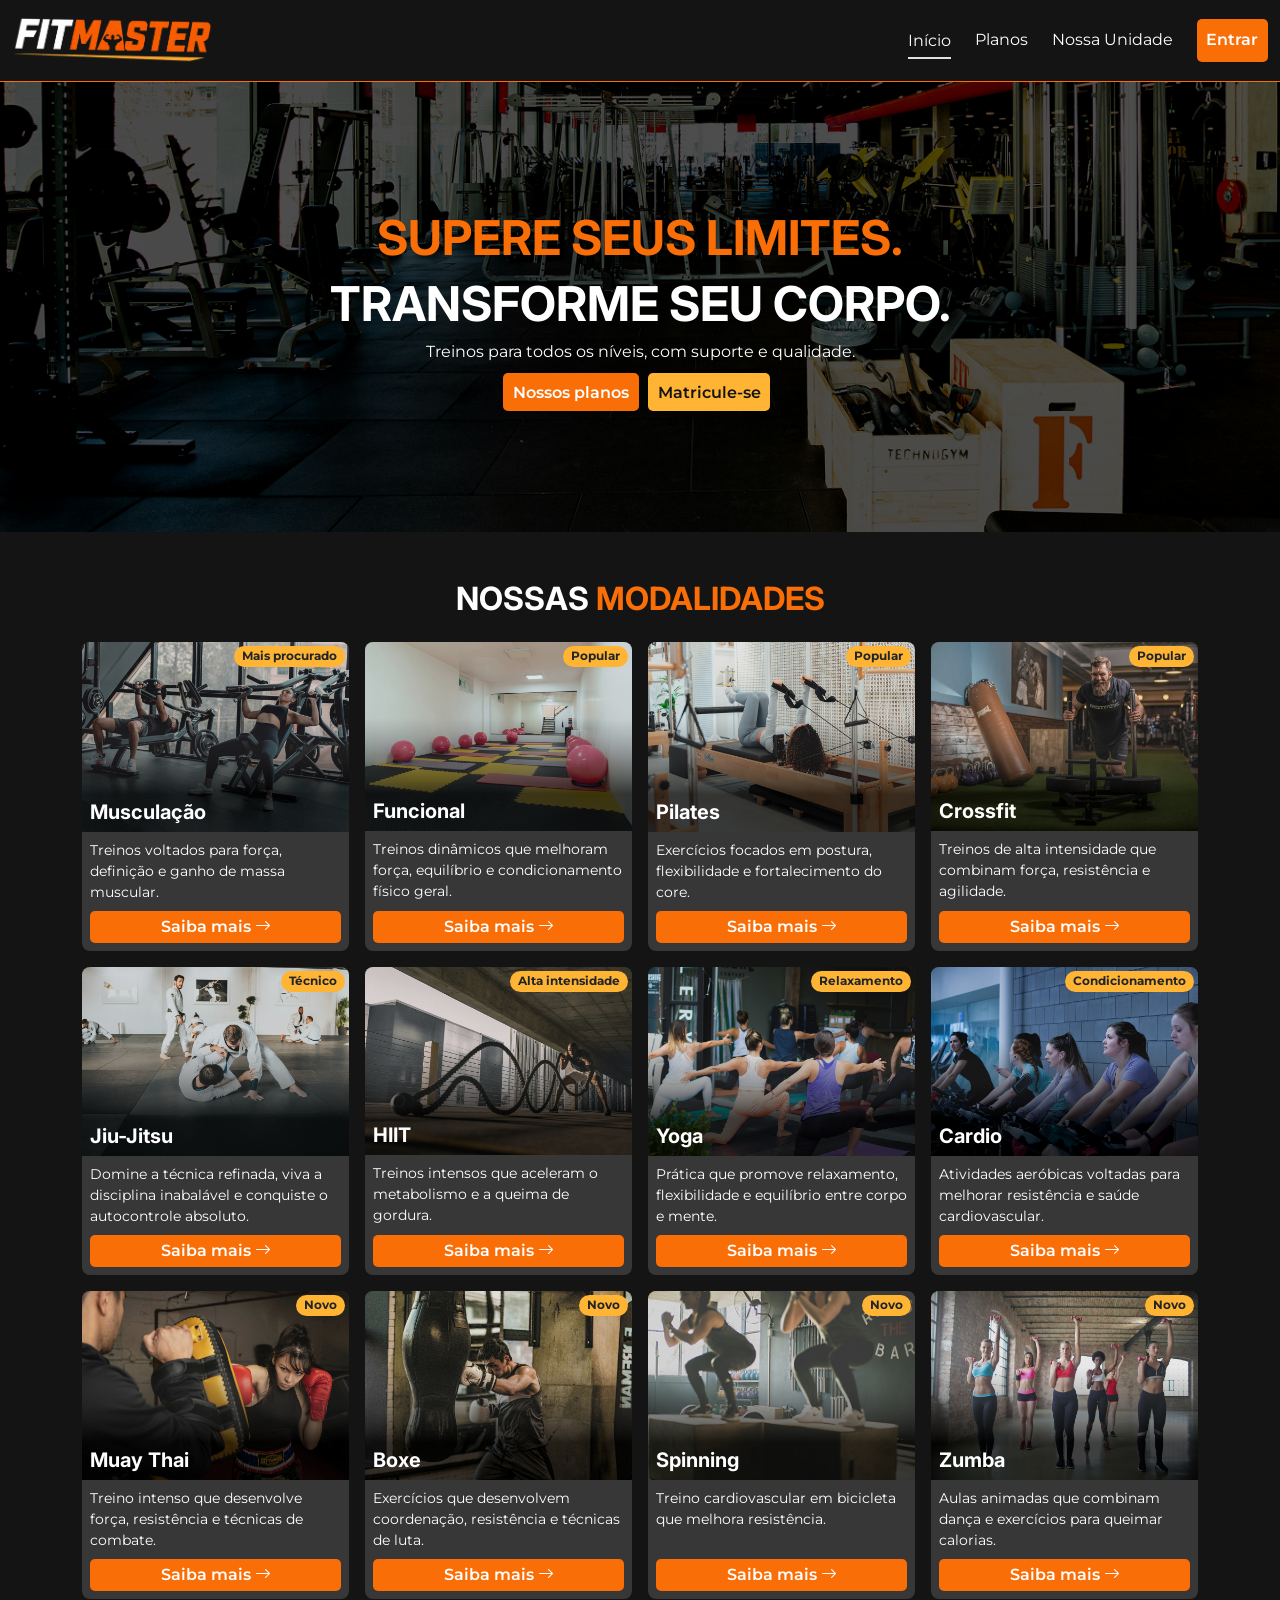
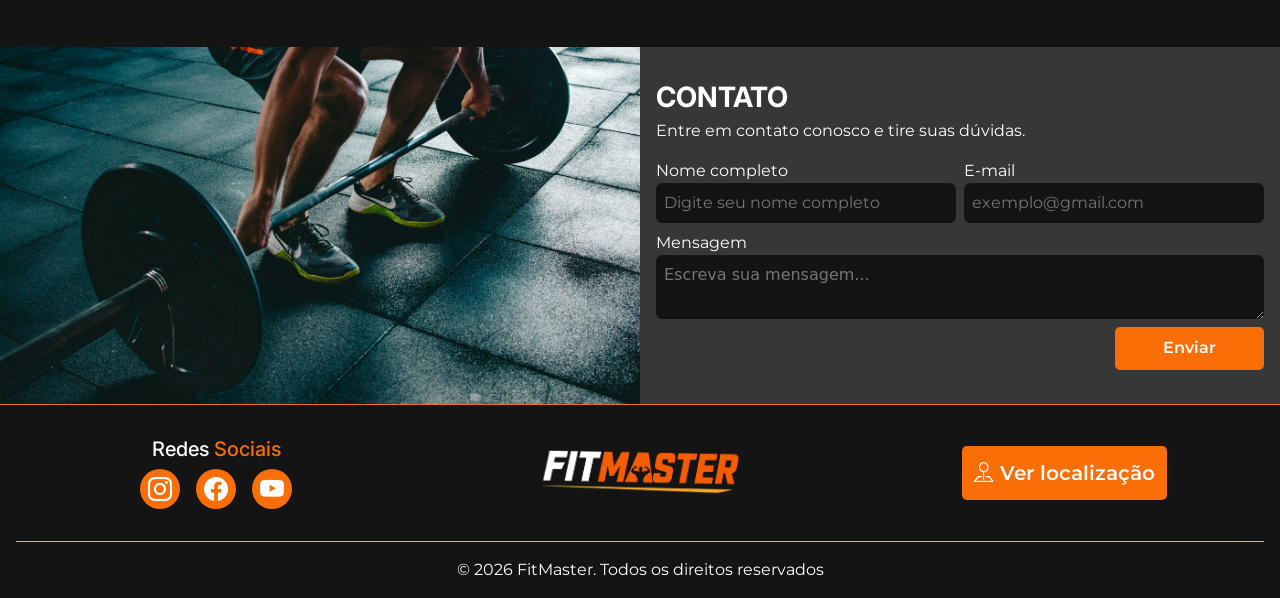
==== commit aa5aaf3c: "fix: corrigi espaçamento dos links do cabeçalho" ====
--- a/index.html
+++ b/index.html
@@ -40,10 +40,10 @@
 
             <div class="collapse navbar-collapse menu-mobile">
                 <ul
-                    class="navbar-nav d-flex flex-column flex-md-row m-0 p-0 gap-3 align-items-md-center align-items-start">
-                    <li><a href="/" class="text-white nav-link border-bottom border-2 pb-1">Início</a></li>
-                    <li><a href="/pages/planos.html" class="text-white nav-link">Planos</a></li>
-                    <li><a href="/pages/nossa-unidade.html" class="text-white nav-link">Nossa Unidade</a>
+                    class="navbar-nav d-flex flex-column flex-md-row m-0 p-0 gap-4 align-items-md-center align-items-start">
+                    <li><a href="/" class="text-white nav-link border-bottom border-2 pb-1 px-0">Início</a></li>
+                    <li><a href="/pages/planos.html" class="text-white nav-link px-0">Planos</a></li>
+                    <li><a href="/pages/nossa-unidade.html" class="text-white nav-link px-0">Nossa Unidade</a>
                     </li>
                     <li><a href="/pages/login.html" class="btn-primary d-inline-block">Entrar</a></li>
                 </ul>
@@ -204,7 +204,7 @@
                     </article>
                 </div>
                 <div class="col-9 col-md-5 col-lg-3">
-                    <article class="card bg-secondary-color  m-0 p-0 overflow-hidden rounded-3 h-100 border-0">
+                    <article class="card bg-secondary-color m-0 p-0 overflow-hidden rounded-3 h-100 border-0">
                         <div class="position-relative">
                             <img src="/img/card-boxe.png" class="w-100" alt="Homem praticando boxe">
                             <span
